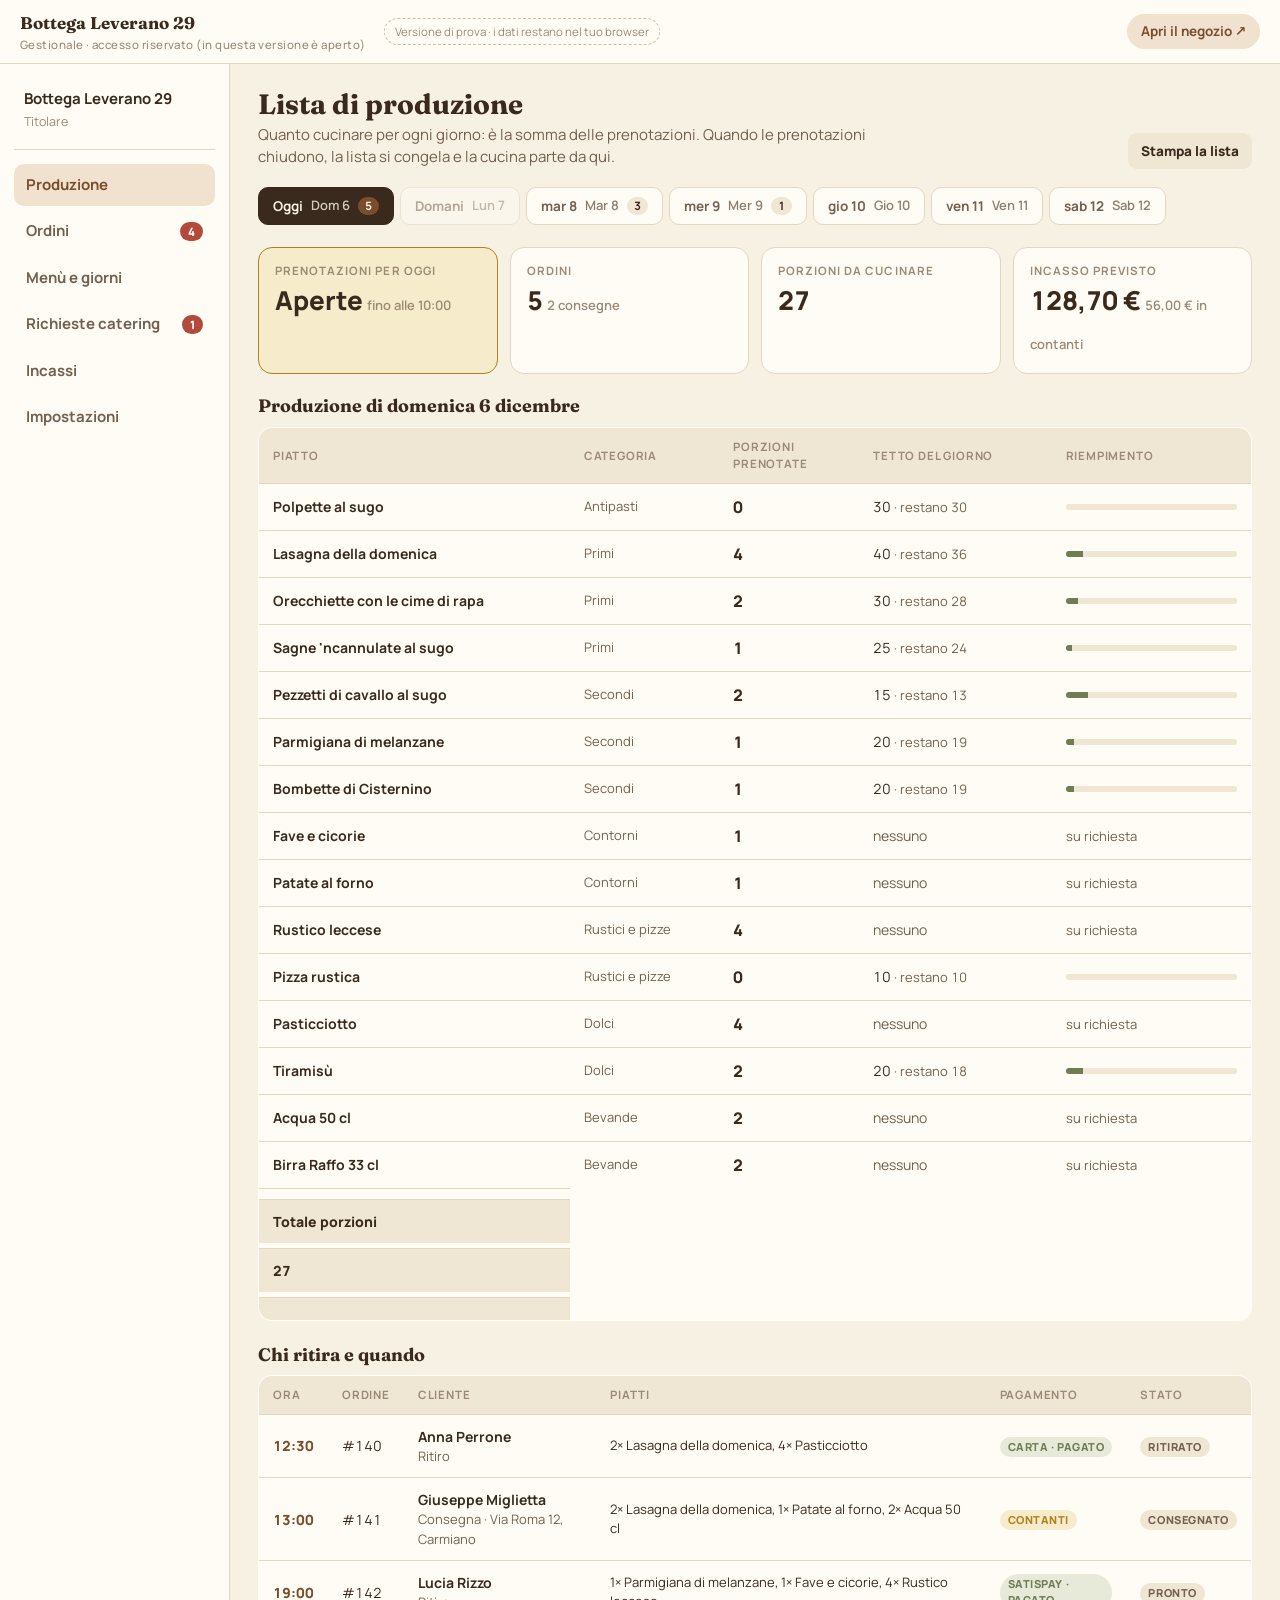
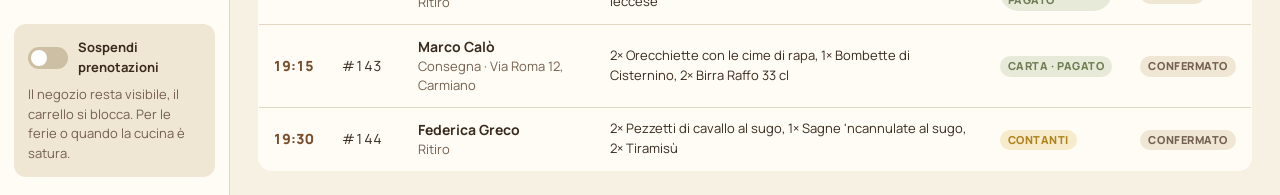
==== sito/gestionale.html @ 0881e7ba "Sito di prova: negozio, gestionale e pubblicazione automatica Il prototipo del 13/09 diviso in negoz" ====
<!doctype html>
<html lang="it">
<head>
<meta charset="utf-8">
<meta name="viewport" content="width=device-width,initial-scale=1">
<title>Gestionale · Bottega Leverano 29</title>
<meta name="robots" content="noindex">
<link rel="preconnect" href="https://fonts.googleapis.com">
<link rel="preconnect" href="https://fonts.gstatic.com" crossorigin>
<link rel="stylesheet" href="https://fonts.googleapis.com/css2?family=Fraunces:opsz,wght@9..144,500;9..144,700&family=Manrope:wght@400;500;600;700;800&display=swap">
<link rel="stylesheet" href="assets/stile.css">
</head>
<body>

<div class="top">
  <a class="brand" href="gestionale.html">Bottega Leverano 29<small>Gestionale · accesso riservato (in questa versione è aperto)</small></a>
  <span class="proto">Versione di prova · i dati restano nel tuo browser</span>
  <a class="lnk" href="./" target="_blank" rel="noopener">Apri il negozio ↗</a>
</div>

<section id="view-admin">
  <div class="admin" id="adminShell">
    <aside class="side">
      <div class="who"><b>Bottega Leverano 29</b><span>Titolare</span></div>
      <button class="nav on" data-page="prod">Produzione</button>
      <button class="nav" data-page="orders">Ordini <span class="cnt" id="cntNew">0</span></button>
      <button class="nav" data-page="menu">Menù e giorni</button>
      <button class="nav" data-page="catering">Richieste catering <span class="cnt" id="cntCat">0</span></button>
      <button class="nav" data-page="stats">Incassi</button>
      <button class="nav" data-page="settings">Impostazioni</button>
      <div class="pause">
        <label class="sw crit" id="pauseSw"><i></i> Sospendi prenotazioni</label>
        <span class="muted">Il negozio resta visibile, il carrello si blocca. Per le ferie o quando la cucina è satura.</span>
      </div>
    </aside>
    <main class="main" id="adminMain"></main>
  </div>
</section>

<script src="assets/dati.js"></script>
<script src="assets/comune.js"></script>
<script src="assets/gestionale.js"></script>
</body>
</html>
---- sito/assets/stile.css ----
/* Identità unica, chiara: panna, burro, avorio, caffè. Nessuna variante scura: è una scelta. */
:root{
  --bg:#F7F1E4; --surface:#FFFCF5; --surface2:#EFE6D3; --surface3:#E6DAC2; --line:#E2D7C1; --line2:#CDBFA3;
  --ink:#3A2A1E; --ink2:#74604F; --ink3:#9B8A76;
  --accent:#7A4E2D; --accent-ink:#FFF8EA; --accent-soft:#F0E2CF; --accent-strong:#5E3A20;
  --sage:#6F7D52; --sage-soft:#E7EAD9;
  --warn:#B0821C; --warn-soft:#F6EBCB;
  --crit:#B24A3C; --crit-soft:#F4DDD6;
  --shadow:0 10px 30px rgba(58,42,30,.10);
}
*{box-sizing:border-box}
html{color-scheme:light}
body{margin:0;background:var(--bg);color:var(--ink);font-family:"Manrope",system-ui,-apple-system,"Segoe UI",sans-serif;font-size:15px;line-height:1.5;-webkit-font-smoothing:antialiased}
h1,h2,h3,h4{margin:0;font-family:"Fraunces","Iowan Old Style",Georgia,serif;font-weight:700;line-height:1.15;text-wrap:balance}
button{font:inherit;color:inherit;cursor:pointer;border:0;background:none}
input,select,textarea{font:inherit;color:var(--ink);background:var(--surface);border:1px solid var(--line2);border-radius:10px;padding:10px 12px;width:100%}
input:focus,select:focus,textarea:focus,button:focus-visible,a:focus-visible{outline:2px solid var(--accent);outline-offset:2px}
.num{font-variant-numeric:tabular-nums}
.muted{color:var(--ink2)}
.small{font-size:13px}
.eyebrow{font-size:11.5px;letter-spacing:.09em;text-transform:uppercase;font-weight:700;color:var(--ink3)}
.hide{display:none!important}

/* ---------- barra in alto ---------- */
.top{position:sticky;top:0;z-index:50;background:var(--surface);border-bottom:1px solid var(--line);display:flex;align-items:center;gap:18px;padding:10px 20px;min-height:57px}
.top .brand{font-family:"Fraunces",Georgia,serif;font-weight:700;font-size:17px;color:inherit;text-decoration:none}
.top .brand small{display:block;font-family:"Manrope",sans-serif;font-weight:500;font-size:11.5px;color:var(--ink3);letter-spacing:.04em}
.top .lnk{margin-left:auto;font-weight:700;font-size:13.5px;color:var(--accent);text-decoration:none;padding:7px 14px;border-radius:999px;background:var(--accent-soft);position:relative;white-space:nowrap}
.top .lnk:hover{background:var(--surface3)}
.top .lnk .dot{position:absolute;top:4px;right:6px;width:8px;height:8px;border-radius:50%;background:var(--crit);border:2px solid var(--surface)}
.proto{font-size:11.5px;color:var(--ink3);padding:4px 10px;border:1px dashed var(--line2);border-radius:999px}
@media (max-width:640px){.top{padding:8px 12px;gap:8px}.proto{display:none}.top .lnk{padding:7px 11px;font-size:12.5px}}

/* ---------- NEGOZIO ---------- */
.shop{max-width:1120px;margin:0 auto;padding:0 20px 120px}
.hero{display:grid;grid-template-columns:1.3fr 1fr;gap:28px;align-items:end;padding:34px 0 22px}
.hero h1{font-size:clamp(30px,4.5vw,46px);font-weight:700;letter-spacing:-.01em}
.hero h1 em{font-style:italic;font-weight:500;color:var(--accent)}
.hero p{margin:10px 0 0;max-width:52ch;color:var(--ink2)}
.chips{display:flex;flex-wrap:wrap;gap:8px;margin-top:16px}
.chip{display:inline-flex;align-items:center;gap:6px;padding:6px 11px;border-radius:999px;background:var(--surface);border:1px solid var(--line);font-size:13px;font-weight:600}
.chip .st{width:8px;height:8px;border-radius:50%;background:var(--sage)}
.chip .st.closed{background:var(--crit)}
.hero-side{display:grid;gap:10px}
.infocard{background:var(--surface);border:1px solid var(--line);border-radius:14px;padding:14px 16px;display:grid;grid-template-columns:auto 1fr;gap:4px 14px;font-size:13.5px}
.infocard b{color:var(--ink)}
.banner{margin-top:16px;background:var(--warn-soft);color:var(--ink);border:1px solid var(--warn);border-radius:12px;padding:10px 14px;font-size:14px;font-weight:600}

/* scelta del giorno: il cuore del pre-ordine */
.daybar{position:sticky;top:57px;z-index:21;background:var(--bg);padding:10px 0 0;border-top:1px solid var(--line)}
.daybar .lbl{display:flex;justify-content:space-between;align-items:baseline;gap:12px;flex-wrap:wrap}
.daybar .lbl b{font-family:"Fraunces",Georgia,serif;font-size:19px}
.daybar .cut{font-size:13px;color:var(--ink2)}
.days{display:flex;gap:8px;overflow-x:auto;padding:10px 0 12px;scrollbar-width:none}
.days::-webkit-scrollbar{display:none}
.day{flex:0 0 auto;min-width:92px;padding:9px 12px;border-radius:12px;background:var(--surface);border:1.5px solid var(--line);text-align:left;line-height:1.2}
.day small{display:block;font-size:11px;letter-spacing:.06em;text-transform:uppercase;color:var(--ink3);font-weight:700}
.day b{display:block;font-size:15px;margin-top:2px}
.day span{display:block;font-size:11.5px;color:var(--ink2);margin-top:3px}
.day.on{border-color:var(--accent);background:var(--accent-soft)}
.day.on span{color:var(--accent);font-weight:700}
.day.off{opacity:.5;cursor:not-allowed}
.day.off span{color:var(--crit)}

.shop-grid{display:grid;grid-template-columns:1fr 360px;gap:32px;align-items:start}
.cats{position:sticky;top:57px;z-index:20;background:var(--bg);display:flex;gap:6px;overflow-x:auto;padding:12px 0;scrollbar-width:none;border-bottom:1px solid var(--line)}
.cats::-webkit-scrollbar{display:none}
.cats button{white-space:nowrap;padding:7px 14px;border-radius:999px;font-weight:700;font-size:13.5px;color:var(--ink2);background:var(--surface2)}
.cats button.on{background:var(--ink);color:var(--bg)}
.cat-h{display:flex;align-items:baseline;gap:12px;margin:30px 0 8px}
.cat-h h2{font-size:24px}
.cat-h span{font-size:13px;color:var(--ink3)}
.item{display:grid;grid-template-columns:1fr auto;gap:14px;padding:16px 0;border-bottom:1px solid var(--line);align-items:center}
.item .n{font-weight:700;font-size:15.5px}
.item .d{color:var(--ink2);font-size:13.5px;margin-top:2px;max-width:60ch}
.item .meta{display:flex;gap:8px;align-items:center;margin-top:6px;flex-wrap:wrap}
.tag{font-size:11px;font-weight:700;letter-spacing:.05em;text-transform:uppercase;padding:2px 7px;border-radius:5px;background:var(--surface2);color:var(--ink2)}
.tag.veg{background:var(--sage-soft);color:var(--sage)}
.tag.out{background:var(--crit-soft);color:var(--crit)}
.tag.hot{background:var(--accent-soft);color:var(--accent)}
.tag.few{background:var(--warn-soft);color:var(--warn)}
.price{font-weight:800;font-size:15px}
.item .act{display:flex;align-items:center;gap:8px}
.add{width:40px;height:40px;border-radius:50%;background:var(--accent);color:var(--accent-ink);font-size:22px;font-weight:600;display:grid;place-items:center;line-height:1}
.add:disabled{background:var(--line);color:var(--ink3);cursor:not-allowed}
.stepper{display:inline-flex;align-items:center;border:1.5px solid var(--accent);border-radius:999px;overflow:hidden;background:var(--surface)}
.stepper button{width:34px;height:34px;font-size:18px;color:var(--accent);font-weight:700}
.stepper b{min-width:22px;text-align:center}
.item.off .n,.item.off .d{color:var(--ink3)}
.empty-day{padding:40px 20px;text-align:center;color:var(--ink2);background:var(--surface);border:1px dashed var(--line2);border-radius:14px;margin-top:20px}

.cart{position:sticky;top:76px;background:var(--surface);border:1px solid var(--line);border-radius:18px;box-shadow:var(--shadow);overflow:hidden}
.cart .for{padding:14px 14px 0;display:flex;justify-content:space-between;align-items:baseline;gap:8px}
.cart .for b{font-family:"Fraunces",Georgia,serif;font-size:17px}
.mode{display:grid;grid-template-columns:1fr 1fr;background:var(--surface2);padding:4px;margin:12px 14px 14px;border-radius:12px}
.mode button{padding:8px;border-radius:9px;font-weight:700;font-size:13.5px;color:var(--ink2)}
.mode button.on{background:var(--surface);color:var(--ink);box-shadow:0 1px 3px rgba(58,42,30,.15)}
.cart-body{padding:0 14px 14px;display:grid;gap:10px}
.cart-empty{padding:24px 10px;text-align:center;color:var(--ink3);font-size:14px}
.line{display:grid;grid-template-columns:auto 1fr auto;gap:10px;align-items:center;font-size:14px}
.line .q{font-weight:800;color:var(--accent);min-width:24px}
.line .qbtn{display:flex;gap:2px}
.line .qbtn button{width:24px;height:24px;border-radius:6px;background:var(--surface2);font-weight:700}
.tot{border-top:1px solid var(--line);padding-top:10px;display:grid;gap:5px;font-size:14px}
.tot div{display:flex;justify-content:space-between}
.tot .grand{font-weight:800;font-size:17px;padding-top:4px}
.btn{display:inline-flex;align-items:center;justify-content:center;gap:8px;padding:12px 18px;border-radius:12px;font-weight:800;font-size:15px;background:var(--accent);color:var(--accent-ink);width:100%}
.btn:hover{background:var(--accent-strong)}
.btn:disabled{background:var(--line);color:var(--ink3);cursor:not-allowed}
.btn.sec{background:var(--surface2);color:var(--ink)}
.btn.sec:hover{background:var(--surface3)}
.btn.sm{width:auto;padding:8px 13px;font-size:13.5px;border-radius:9px}
.btn.ghost{background:transparent;color:var(--accent);border:1.5px solid var(--accent)}
.btn.ghost:hover{background:var(--accent-soft)}
.btn.danger{background:var(--crit-soft);color:var(--crit)}
.btn.danger:hover{background:var(--crit);color:#fff}
.btn.ok{background:var(--sage);color:#fff}
.hint{font-size:12.5px;color:var(--ink3)}
.minwarn{font-size:12.5px;color:var(--warn);font-weight:600}
.cartbar{display:none}

/* catering */
.catering{margin-top:36px;padding:26px;background:var(--surface);border:1px solid var(--line);border-radius:18px}
.catering h2{font-size:26px}
.formule{display:grid;grid-template-columns:repeat(3,1fr);gap:12px;margin:18px 0 22px}
.formula{border:1px solid var(--line);border-radius:14px;padding:16px;background:var(--bg);display:grid;gap:6px;align-content:start}
.formula h3{font-size:18px}
.formula .pp{font-weight:800;color:var(--accent);font-size:15px}
.formula ul{margin:4px 0 0;padding-left:18px;font-size:13.5px;color:var(--ink2)}
.form{display:grid;grid-template-columns:1fr 1fr;gap:12px}
.form label{display:grid;gap:5px;font-size:13px;font-weight:700;color:var(--ink2)}
.form .full{grid-column:1/-1}
@media (max-width:900px){
  .hero{grid-template-columns:1fr}
  .shop-grid{grid-template-columns:1fr}
  .cart{display:none}
  .cartbar{display:flex;position:fixed;left:12px;right:12px;bottom:12px;z-index:40;background:var(--accent);color:var(--accent-ink);border-radius:14px;padding:14px 18px;justify-content:space-between;font-weight:800;box-shadow:var(--shadow)}
  .formule{grid-template-columns:1fr}
  .form{grid-template-columns:1fr}
  .cats{top:57px}
}

/* ---------- finestra / checkout ---------- */
.overlay{position:fixed;inset:0;background:rgba(58,42,30,.5);z-index:100;display:grid;place-items:center;padding:16px}
.modal{background:var(--surface);color:var(--ink);width:min(680px,100%);max-height:92vh;overflow:auto;border-radius:20px;box-shadow:var(--shadow);border:1px solid var(--line)}
.modal header{display:flex;align-items:center;justify-content:space-between;padding:18px 22px;border-bottom:1px solid var(--line);position:sticky;top:0;background:var(--surface);z-index:2}
.modal header h2{font-size:22px}
.modal header small{display:block;font-family:"Manrope",sans-serif;font-weight:600;font-size:12.5px;color:var(--ink3);margin-top:2px}
.x{width:36px;height:36px;border-radius:50%;background:var(--surface2);font-size:18px}
.mbody{padding:22px}
.steps{display:flex;gap:6px;margin-bottom:22px}
.steps div{flex:1;height:4px;border-radius:2px;background:var(--line)}
.steps div.done{background:var(--accent)}
.opt{display:grid;grid-template-columns:auto 1fr auto;gap:12px;align-items:center;padding:14px;border:1.5px solid var(--line);border-radius:12px;cursor:pointer;background:var(--surface)}
.opt.on{border-color:var(--accent);background:var(--accent-soft)}
.opt .rad{width:18px;height:18px;border-radius:50%;border:2px solid var(--line2);display:grid;place-items:center}
.opt.on .rad{border-color:var(--accent)}
.opt.on .rad::after{content:"";width:9px;height:9px;border-radius:50%;background:var(--accent)}
.opt b{display:block}
.opt span{font-size:13px;color:var(--ink2)}
.opts{display:grid;gap:10px}
.slots{display:flex;flex-wrap:wrap;gap:8px;margin-top:10px}
.slots button{padding:8px 12px;border-radius:9px;background:var(--surface2);font-weight:700;font-size:13.5px}
.slots button.on{background:var(--ink);color:var(--bg)}
.slots button:disabled{opacity:.45;cursor:not-allowed}
.mfoot{display:flex;gap:10px;justify-content:space-between;padding:16px 22px;border-top:1px solid var(--line);position:sticky;bottom:0;background:var(--surface)}
.mfoot .btn{width:auto;min-width:160px}
.sum{display:grid;gap:8px;font-size:14px}
.sum .row{display:flex;justify-content:space-between;gap:14px}
.sum .blk{padding:12px 14px;background:var(--surface2);border-radius:12px;display:grid;gap:4px}
.err{color:var(--crit);font-size:13px;font-weight:600}
.success{text-align:center;padding:18px 6px}
.success .big{font-family:"Fraunces",Georgia,serif;font-size:34px;font-weight:700;margin:6px 0}
.success .code{display:inline-block;font-size:26px;font-weight:800;letter-spacing:.06em;padding:8px 18px;border-radius:12px;background:var(--accent-soft);color:var(--accent);margin:8px 0 18px}
.timeline{display:grid;text-align:left;margin:0 auto;max-width:380px}
.tl{display:grid;grid-template-columns:22px 1fr;gap:12px;align-items:start;padding:8px 0}
.tl .b{width:18px;height:18px;border-radius:50%;border:2px solid var(--line2);margin-top:2px;background:var(--surface)}
.tl.done .b{background:var(--sage);border-color:var(--sage)}
.tl.now .b{border-color:var(--accent);box-shadow:0 0 0 4px var(--accent-soft)}
.tl span{font-size:12.5px;color:var(--ink3);display:block}

/* ---------- GESTIONALE ---------- */
.admin{display:grid;grid-template-columns:230px 1fr;min-height:calc(100vh - 57px)}
.side{background:var(--surface);border-right:1px solid var(--line);padding:18px 14px;display:flex;flex-direction:column;gap:4px}
.side .who{padding:6px 10px 16px;border-bottom:1px solid var(--line);margin-bottom:10px}
.side .who b{display:block}
.side .who span{font-size:12.5px;color:var(--ink3)}
.nav{display:flex;align-items:center;gap:10px;padding:10px 12px;border-radius:10px;font-weight:700;color:var(--ink2);text-align:left;width:100%}
.nav.on{background:var(--accent-soft);color:var(--accent)}
.nav .cnt{margin-left:auto;background:var(--crit);color:#fff;font-size:11.5px;padding:1px 8px;border-radius:999px;font-weight:800}
.pause{margin-top:auto;padding:14px;border-radius:12px;background:var(--surface2);display:grid;gap:8px;font-size:13px}
.sw{display:inline-flex;align-items:center;gap:10px;font-weight:700;cursor:pointer}
.sw i{width:40px;height:22px;border-radius:999px;background:var(--line2);position:relative;transition:.15s;flex:0 0 auto}
.sw i::after{content:"";position:absolute;top:3px;left:3px;width:16px;height:16px;border-radius:50%;background:#fff;transition:.15s}
.sw.on i{background:var(--sage)}
.sw.on i::after{left:21px}
.sw.crit.on i{background:var(--crit)}
.main{padding:24px 28px;min-width:0}
.ph{display:flex;align-items:end;justify-content:space-between;gap:16px;margin-bottom:18px;flex-wrap:wrap}
.ph h2{font-size:28px}
.ph p{margin:4px 0 0;color:var(--ink2);max-width:70ch}
.daytabs{display:flex;gap:6px;overflow-x:auto;margin-bottom:18px;padding-bottom:4px}
.daytabs button{flex:0 0 auto;padding:8px 14px;border-radius:10px;background:var(--surface);border:1px solid var(--line);font-weight:700;font-size:13.5px;color:var(--ink2);display:flex;gap:8px;align-items:center}
.daytabs button.on{background:var(--ink);color:var(--bg);border-color:var(--ink)}
.daytabs button .c{background:var(--surface2);color:var(--ink);font-size:11.5px;padding:0 7px;border-radius:999px}
.daytabs button.on .c{background:var(--accent);color:var(--accent-ink)}
.kpis{display:grid;grid-template-columns:repeat(4,1fr);gap:12px;margin-bottom:22px}
.kpi{background:var(--surface);border:1px solid var(--line);border-radius:14px;padding:14px 16px}
.kpi .v{font-size:26px;font-weight:800;margin-top:2px}
.kpi .v small{font-size:13px;color:var(--ink3);font-weight:600;margin-left:4px}
.kpi.warn{border-color:var(--warn);background:var(--warn-soft)}
.board{display:grid;grid-template-columns:repeat(4,1fr);gap:14px;align-items:start}
.col{background:var(--surface2);border-radius:14px;padding:10px;display:grid;gap:10px;min-height:200px}
.col h3{font-family:"Manrope",sans-serif;font-size:12px;letter-spacing:.08em;text-transform:uppercase;color:var(--ink2);display:flex;justify-content:space-between;padding:4px 6px}
.col h3 span{background:var(--surface);padding:0 8px;border-radius:999px}
.oc{background:var(--surface);border:1px solid var(--line);border-radius:12px;padding:12px;display:grid;gap:8px;font-size:13.5px;border-left:4px solid var(--line2)}
.oc.new{border-left-color:var(--crit)}
.oc.prep{border-left-color:var(--warn)}
.oc.ready{border-left-color:var(--sage)}
.oc .h{display:flex;justify-content:space-between;align-items:baseline}
.oc .h b{font-size:15px}
.oc .when{font-weight:800;color:var(--accent)}
.oc ul{margin:0;padding:0;list-style:none;color:var(--ink2)}
.oc li{display:flex;justify-content:space-between;gap:8px}
.oc .f{display:flex;justify-content:space-between;align-items:center;border-top:1px dashed var(--line);padding-top:8px}
.oc .acts{display:flex;gap:6px;flex-wrap:wrap}
.pill{display:inline-block;font-size:11px;font-weight:800;letter-spacing:.05em;text-transform:uppercase;padding:2px 8px;border-radius:999px;background:var(--surface2);color:var(--ink2)}
.pill.del{background:var(--accent-soft);color:var(--accent)}
.pill.pay{background:var(--sage-soft);color:var(--sage)}
.pill.unpaid{background:var(--warn-soft);color:var(--warn)}
.pill.late{background:var(--crit-soft);color:var(--crit)}
.pill.ex{background:transparent;border:1px dashed var(--line2);color:var(--ink3)}
table{width:100%;border-collapse:collapse;font-size:14px;background:var(--surface);border:1px solid var(--line);border-radius:14px;overflow:hidden}
th{font-size:11.5px;letter-spacing:.07em;text-transform:uppercase;color:var(--ink3);text-align:left;padding:10px 14px;background:var(--surface2)}
td{padding:11px 14px;border-top:1px solid var(--line);vertical-align:middle}
td input{padding:6px 9px;border-radius:8px}
tr.tot td{font-weight:800;background:var(--surface2)}
.tw{overflow-x:auto}
.grid2{display:grid;grid-template-columns:1fr 1fr;gap:18px}
.card{background:var(--surface);border:1px solid var(--line);border-radius:14px;padding:18px}
.card h3{font-size:18px;margin-bottom:12px}
.hours{display:grid;gap:8px}
.hours .row{display:grid;grid-template-columns:90px 1fr 1fr;gap:8px;align-items:center;font-size:13.5px}
.zones .row{display:grid;grid-template-columns:1.4fr 1fr 1fr auto;gap:8px;align-items:center;margin-bottom:8px}
.dchips{display:flex;gap:3px}
.dchips button{width:26px;height:26px;border-radius:6px;background:var(--surface2);font-size:11px;font-weight:800;color:var(--ink3)}
.dchips button.on{background:var(--accent);color:var(--accent-ink)}
.bar{height:6px;border-radius:3px;background:var(--surface2);overflow:hidden;min-width:80px}
.bar i{display:block;height:100%;background:var(--sage)}
.bar i.w{background:var(--warn)}.bar i.c{background:var(--crit)}
.toast{position:fixed;left:50%;bottom:24px;transform:translateX(-50%);background:var(--ink);color:var(--bg);padding:11px 18px;border-radius:12px;font-weight:700;font-size:14px;z-index:200;box-shadow:var(--shadow);animation:up .2s ease;max-width:90vw;text-align:center}
@keyframes up{from{opacity:0;transform:translate(-50%,8px)}to{opacity:1;transform:translate(-50%,0)}}
.cat-req{display:grid;grid-template-columns:1fr auto;gap:14px;align-items:center;padding:14px 16px;border-top:1px solid var(--line)}
.cat-req:first-child{border-top:0}
.cat-req b{font-size:15px}
.cat-req .m{font-size:13px;color:var(--ink2);margin-top:3px}
.top5 li{display:flex;justify-content:space-between;padding:6px 0;border-top:1px solid var(--line)}
.top5{list-style:none;padding:0;margin:0;font-size:14px}
.top5 li:first-child{border-top:0}
@media (max-width:1000px){.board{grid-template-columns:1fr 1fr}.kpis{grid-template-columns:1fr 1fr}.grid2{grid-template-columns:1fr}}
@media (max-width:760px){.admin{grid-template-columns:1fr}.side{flex-direction:row;flex-wrap:wrap;border-right:0;border-bottom:1px solid var(--line)}.side .who{display:none}.nav{width:auto}.pause{margin:0;width:100%}.board{grid-template-columns:1fr}.main{padding:16px}}

/* stampa della lista di produzione: solo le tabelle, niente barre e pulsanti */
@media print{
  .top,.side,.daytabs,.kpis,.ph .btn,.toast{display:none!important}
  .admin{grid-template-columns:1fr;min-height:0}
  .main{padding:0}
  body{background:#fff}
  table{border-radius:0}
}
@media (prefers-reduced-motion:reduce){*{animation:none!important;transition:none!important}}
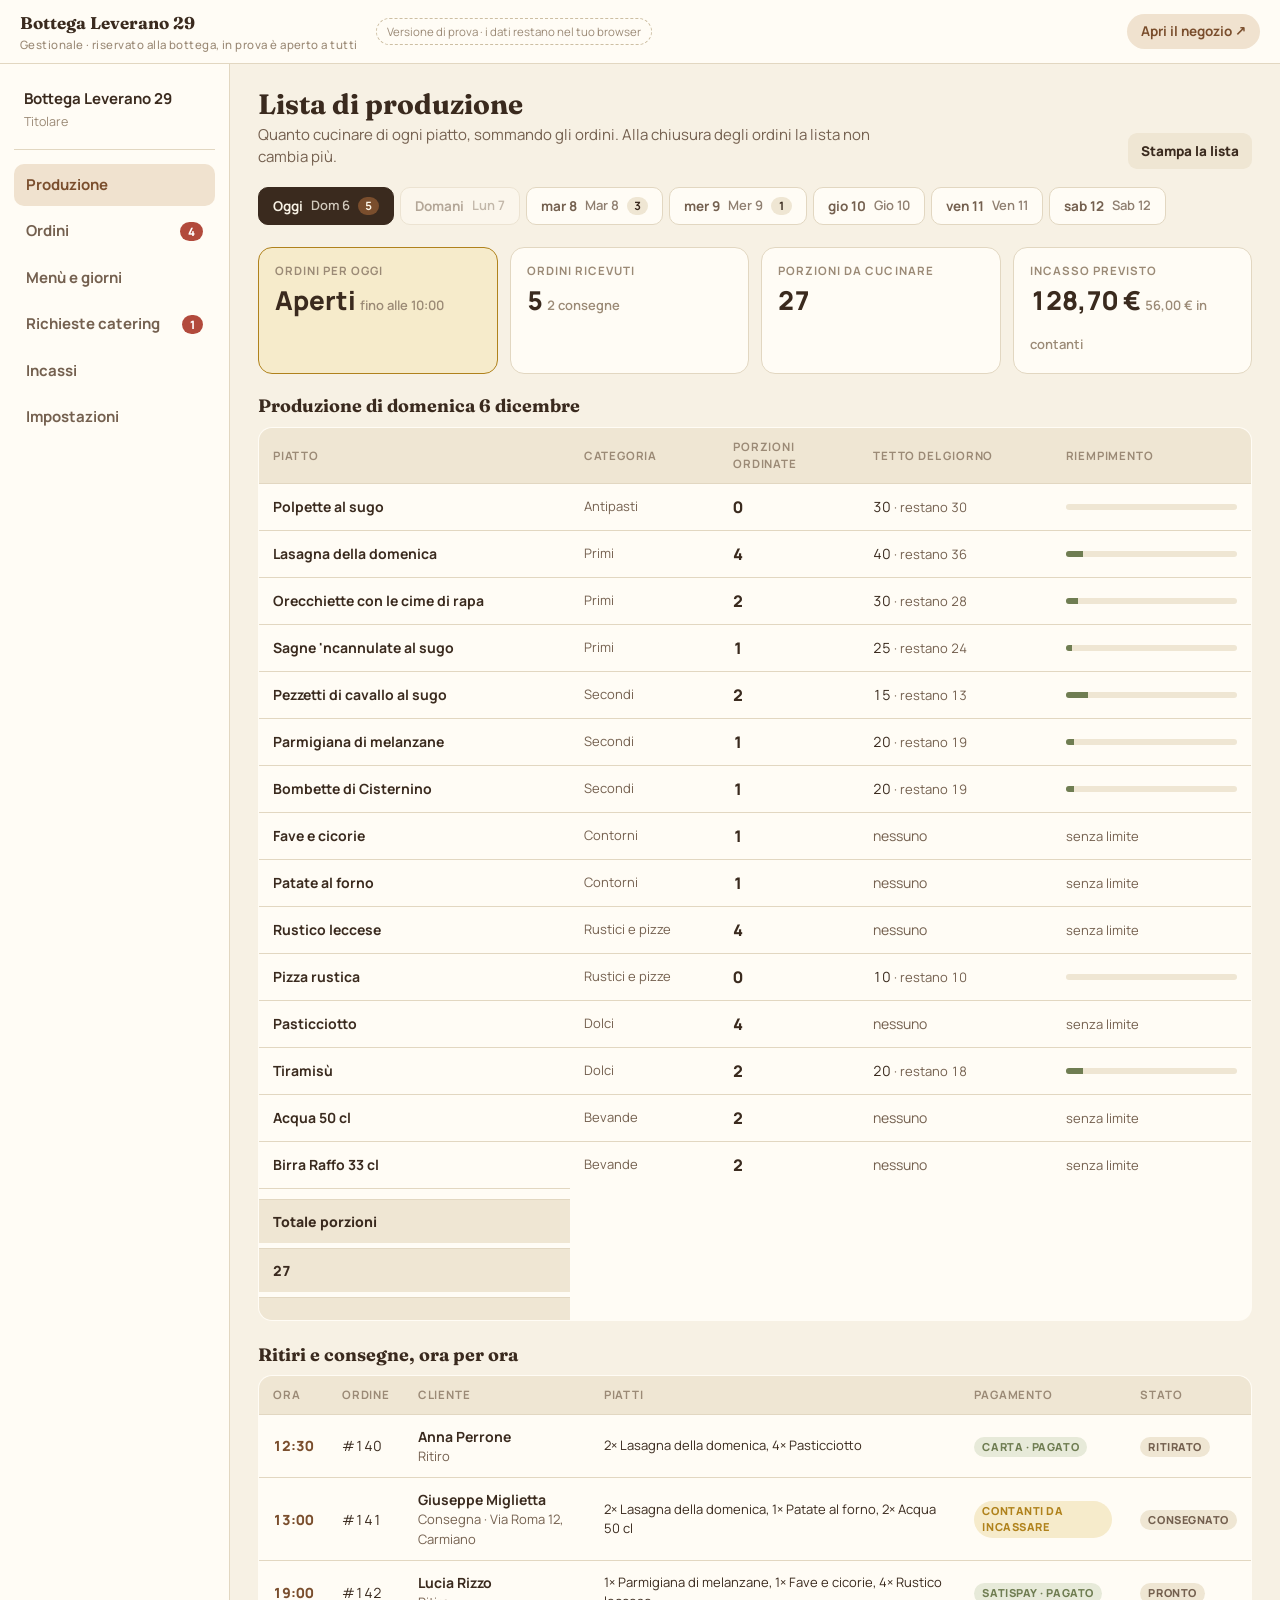
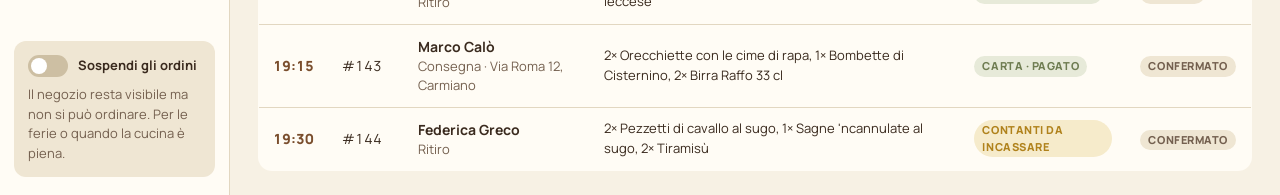
==== commit f6a69f34: "Testi riscritti: una sola parola per l'ordine, menù senza vanti, errori che dicono cosa fare Passagg" ====
--- a/sito/gestionale.html
+++ b/sito/gestionale.html
@@ -8,12 +8,12 @@
 <link rel="preconnect" href="https://fonts.googleapis.com">
 <link rel="preconnect" href="https://fonts.gstatic.com" crossorigin>
 <link rel="stylesheet" href="https://fonts.googleapis.com/css2?family=Fraunces:opsz,wght@9..144,500;9..144,700&family=Manrope:wght@400;500;600;700;800&display=swap">
-<link rel="stylesheet" href="assets/stile.css">
+<link rel="stylesheet" href="assets/stile.css?v=__V__">
 </head>
 <body>
 
 <div class="top">
-  <a class="brand" href="gestionale.html">Bottega Leverano 29<small>Gestionale · accesso riservato (in questa versione è aperto)</small></a>
+  <a class="brand" href="gestionale.html">Bottega Leverano 29<small>Gestionale · riservato alla bottega, in prova è aperto a tutti</small></a>
   <span class="proto">Versione di prova · i dati restano nel tuo browser</span>
   <a class="lnk" href="./" target="_blank" rel="noopener">Apri il negozio ↗</a>
 </div>
@@ -29,16 +29,16 @@
       <button class="nav" data-page="stats">Incassi</button>
       <button class="nav" data-page="settings">Impostazioni</button>
       <div class="pause">
-        <label class="sw crit" id="pauseSw"><i></i> Sospendi prenotazioni</label>
-        <span class="muted">Il negozio resta visibile, il carrello si blocca. Per le ferie o quando la cucina è satura.</span>
+        <label class="sw crit" id="pauseSw"><i></i> Sospendi gli ordini</label>
+        <span class="muted">Il negozio resta visibile ma non si può ordinare. Per le ferie o quando la cucina è piena.</span>
       </div>
     </aside>
     <main class="main" id="adminMain"></main>
   </div>
 </section>
 
-<script src="assets/dati.js"></script>
-<script src="assets/comune.js"></script>
-<script src="assets/gestionale.js"></script>
+<script src="assets/dati.js?v=__V__"></script>
+<script src="assets/comune.js?v=__V__"></script>
+<script src="assets/gestionale.js?v=__V__"></script>
 </body>
 </html>
--- a/sito/assets/stile.css
+++ b/sito/assets/stile.css
@@ -33,10 +33,10 @@
 
 /* ---------- NEGOZIO ---------- */
 .shop{max-width:1120px;margin:0 auto;padding:0 20px 120px}
-.hero{display:grid;grid-template-columns:1.3fr 1fr;gap:28px;align-items:end;padding:34px 0 22px}
+.hero{padding:30px 0 18px}
 .hero h1{font-size:clamp(30px,4.5vw,46px);font-weight:700;letter-spacing:-.01em}
 .hero h1 em{font-style:italic;font-weight:500;color:var(--accent)}
-.hero p{margin:10px 0 0;max-width:52ch;color:var(--ink2)}
+.hero p{margin:8px 0 0;max-width:52ch;color:var(--ink2);font-size:16px}
 .chips{display:flex;flex-wrap:wrap;gap:8px;margin-top:16px}
 .chip{display:inline-flex;align-items:center;gap:6px;padding:6px 11px;border-radius:999px;background:var(--surface);border:1px solid var(--line);font-size:13px;font-weight:600}
 .chip .st{width:8px;height:8px;border-radius:50%;background:var(--sage)}
@@ -46,14 +46,10 @@
 .infocard b{color:var(--ink)}
 .banner{margin-top:16px;background:var(--warn-soft);color:var(--ink);border:1px solid var(--warn);border-radius:12px;padding:10px 14px;font-size:14px;font-weight:600}
 
-/* scelta del giorno: il cuore del pre-ordine */
-.daybar{position:sticky;top:57px;z-index:21;background:var(--bg);padding:10px 0 0;border-top:1px solid var(--line)}
-.daybar .lbl{display:flex;justify-content:space-between;align-items:baseline;gap:12px;flex-wrap:wrap}
-.daybar .lbl b{font-family:"Fraunces",Georgia,serif;font-size:19px}
-.daybar .cut{font-size:13px;color:var(--ink2)}
-.days{display:flex;gap:8px;overflow-x:auto;padding:10px 0 12px;scrollbar-width:none}
+/* scelta del giorno, nel checkout */
+.days{display:flex;gap:8px;overflow-x:auto;padding:8px 0 10px;scrollbar-width:none}
 .days::-webkit-scrollbar{display:none}
-.day{flex:0 0 auto;min-width:92px;padding:9px 12px;border-radius:12px;background:var(--surface);border:1.5px solid var(--line);text-align:left;line-height:1.2}
+.day{flex:0 0 auto;min-width:84px;padding:9px 12px;border-radius:12px;background:var(--surface);border:1.5px solid var(--line);text-align:left;line-height:1.2}
 .day small{display:block;font-size:11px;letter-spacing:.06em;text-transform:uppercase;color:var(--ink3);font-weight:700}
 .day b{display:block;font-size:15px;margin-top:2px}
 .day span{display:block;font-size:11.5px;color:var(--ink2);margin-top:3px}
@@ -63,6 +59,7 @@
 .day.off span{color:var(--crit)}
 
 .shop-grid{display:grid;grid-template-columns:1fr 360px;gap:32px;align-items:start}
+.shop-grid>*{min-width:0} /* le righe scorrevoli (categorie, giorni) non devono allargare la griglia */
 .cats{position:sticky;top:57px;z-index:20;background:var(--bg);display:flex;gap:6px;overflow-x:auto;padding:12px 0;scrollbar-width:none;border-bottom:1px solid var(--line)}
 .cats::-webkit-scrollbar{display:none}
 .cats button{white-space:nowrap;padding:7px 14px;border-radius:999px;font-weight:700;font-size:13.5px;color:var(--ink2);background:var(--surface2)}
@@ -131,7 +128,6 @@
 .form label{display:grid;gap:5px;font-size:13px;font-weight:700;color:var(--ink2)}
 .form .full{grid-column:1/-1}
 @media (max-width:900px){
-  .hero{grid-template-columns:1fr}
   .shop-grid{grid-template-columns:1fr}
   .cart{display:none}
   .cartbar{display:flex;position:fixed;left:12px;right:12px;bottom:12px;z-index:40;background:var(--accent);color:var(--accent-ink);border-radius:14px;padding:14px 18px;justify-content:space-between;font-weight:800;box-shadow:var(--shadow)}
@@ -173,7 +169,7 @@
 .success .big{font-family:"Fraunces",Georgia,serif;font-size:34px;font-weight:700;margin:6px 0}
 .success .code{display:inline-block;font-size:26px;font-weight:800;letter-spacing:.06em;padding:8px 18px;border-radius:12px;background:var(--accent-soft);color:var(--accent);margin:8px 0 18px}
 .timeline{display:grid;text-align:left;margin:0 auto;max-width:380px}
-.tl{display:grid;grid-template-columns:22px 1fr;gap:12px;align-items:start;padding:8px 0}
+.tl{display:grid;grid-template-columns:22px 1fr;gap:12px;align-items:center;padding:6px 0}
 .tl .b{width:18px;height:18px;border-radius:50%;border:2px solid var(--line2);margin-top:2px;background:var(--surface)}
 .tl.done .b{background:var(--sage);border-color:var(--sage)}
 .tl.now .b{border-color:var(--accent);box-shadow:0 0 0 4px var(--accent-soft)}
@@ -210,7 +206,7 @@
 .kpi .v small{font-size:13px;color:var(--ink3);font-weight:600;margin-left:4px}
 .kpi.warn{border-color:var(--warn);background:var(--warn-soft)}
 .board{display:grid;grid-template-columns:repeat(4,1fr);gap:14px;align-items:start}
-.col{background:var(--surface2);border-radius:14px;padding:10px;display:grid;gap:10px;min-height:200px}
+.col{background:var(--surface2);border-radius:14px;padding:10px;display:grid;gap:10px;min-height:200px;align-content:start}
 .col h3{font-family:"Manrope",sans-serif;font-size:12px;letter-spacing:.08em;text-transform:uppercase;color:var(--ink2);display:flex;justify-content:space-between;padding:4px 6px}
 .col h3 span{background:var(--surface);padding:0 8px;border-radius:999px}
 .oc{background:var(--surface);border:1px solid var(--line);border-radius:12px;padding:12px;display:grid;gap:8px;font-size:13.5px;border-left:4px solid var(--line2)}
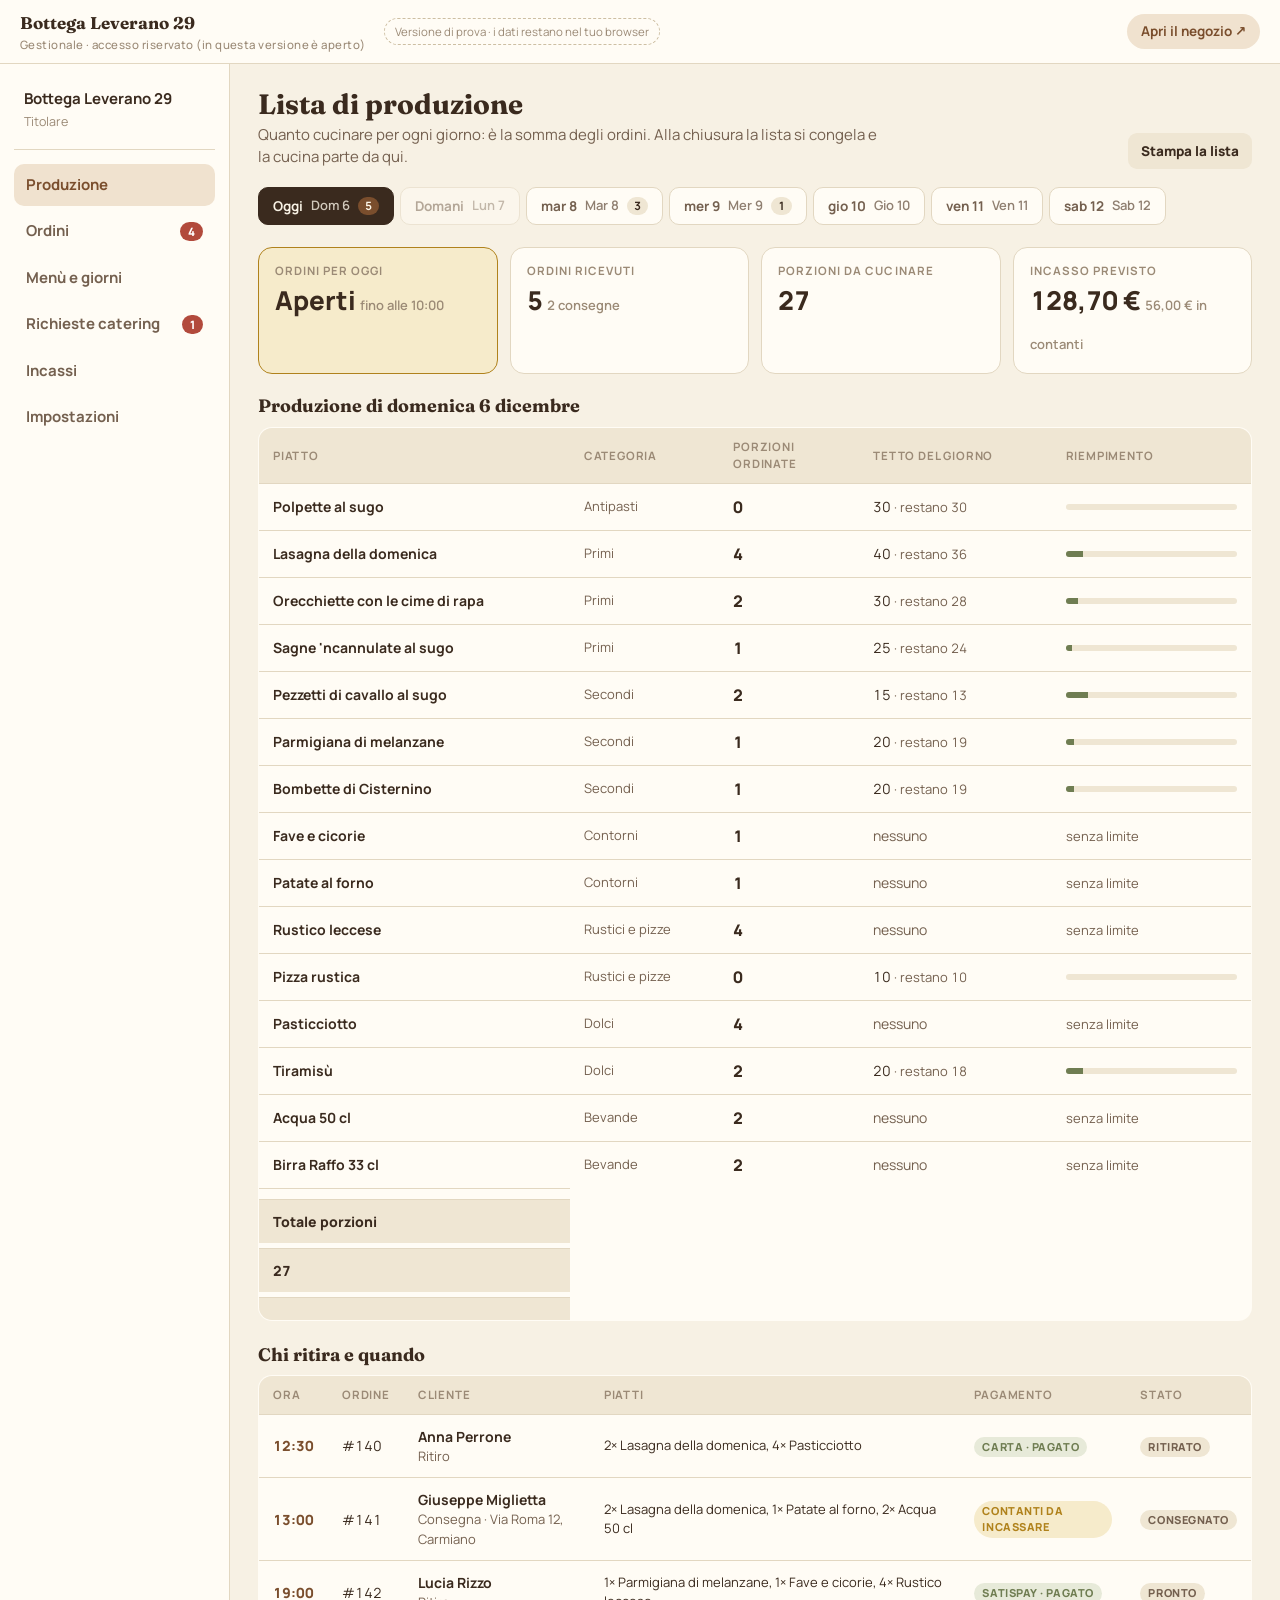
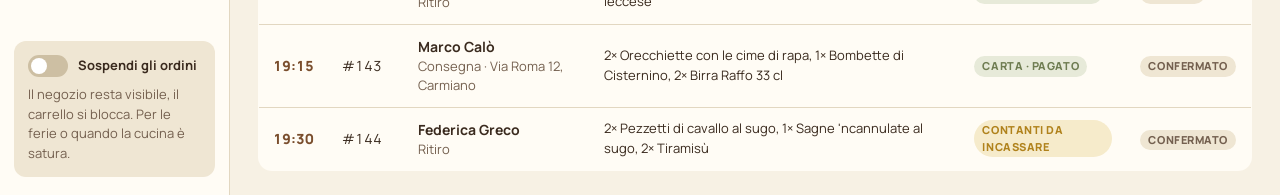
==== commit 677c99c7: "Testi, secondo giro: tornano i dettagli del menù e le frasi di cucina del gestionale Dopo il collaud" ====
--- a/sito/gestionale.html
+++ b/sito/gestionale.html
@@ -13,7 +13,7 @@
 <body>
 
 <div class="top">
-  <a class="brand" href="gestionale.html">Bottega Leverano 29<small>Gestionale · riservato alla bottega, in prova è aperto a tutti</small></a>
+  <a class="brand" href="gestionale.html">Bottega Leverano 29<small>Gestionale · accesso riservato (in questa versione è aperto)</small></a>
   <span class="proto">Versione di prova · i dati restano nel tuo browser</span>
   <a class="lnk" href="./" target="_blank" rel="noopener">Apri il negozio ↗</a>
 </div>
@@ -30,7 +30,7 @@
       <button class="nav" data-page="settings">Impostazioni</button>
       <div class="pause">
         <label class="sw crit" id="pauseSw"><i></i> Sospendi gli ordini</label>
-        <span class="muted">Il negozio resta visibile ma non si può ordinare. Per le ferie o quando la cucina è piena.</span>
+        <span class="muted">Il negozio resta visibile, il carrello si blocca. Per le ferie o quando la cucina è satura.</span>
       </div>
     </aside>
     <main class="main" id="adminMain"></main>
